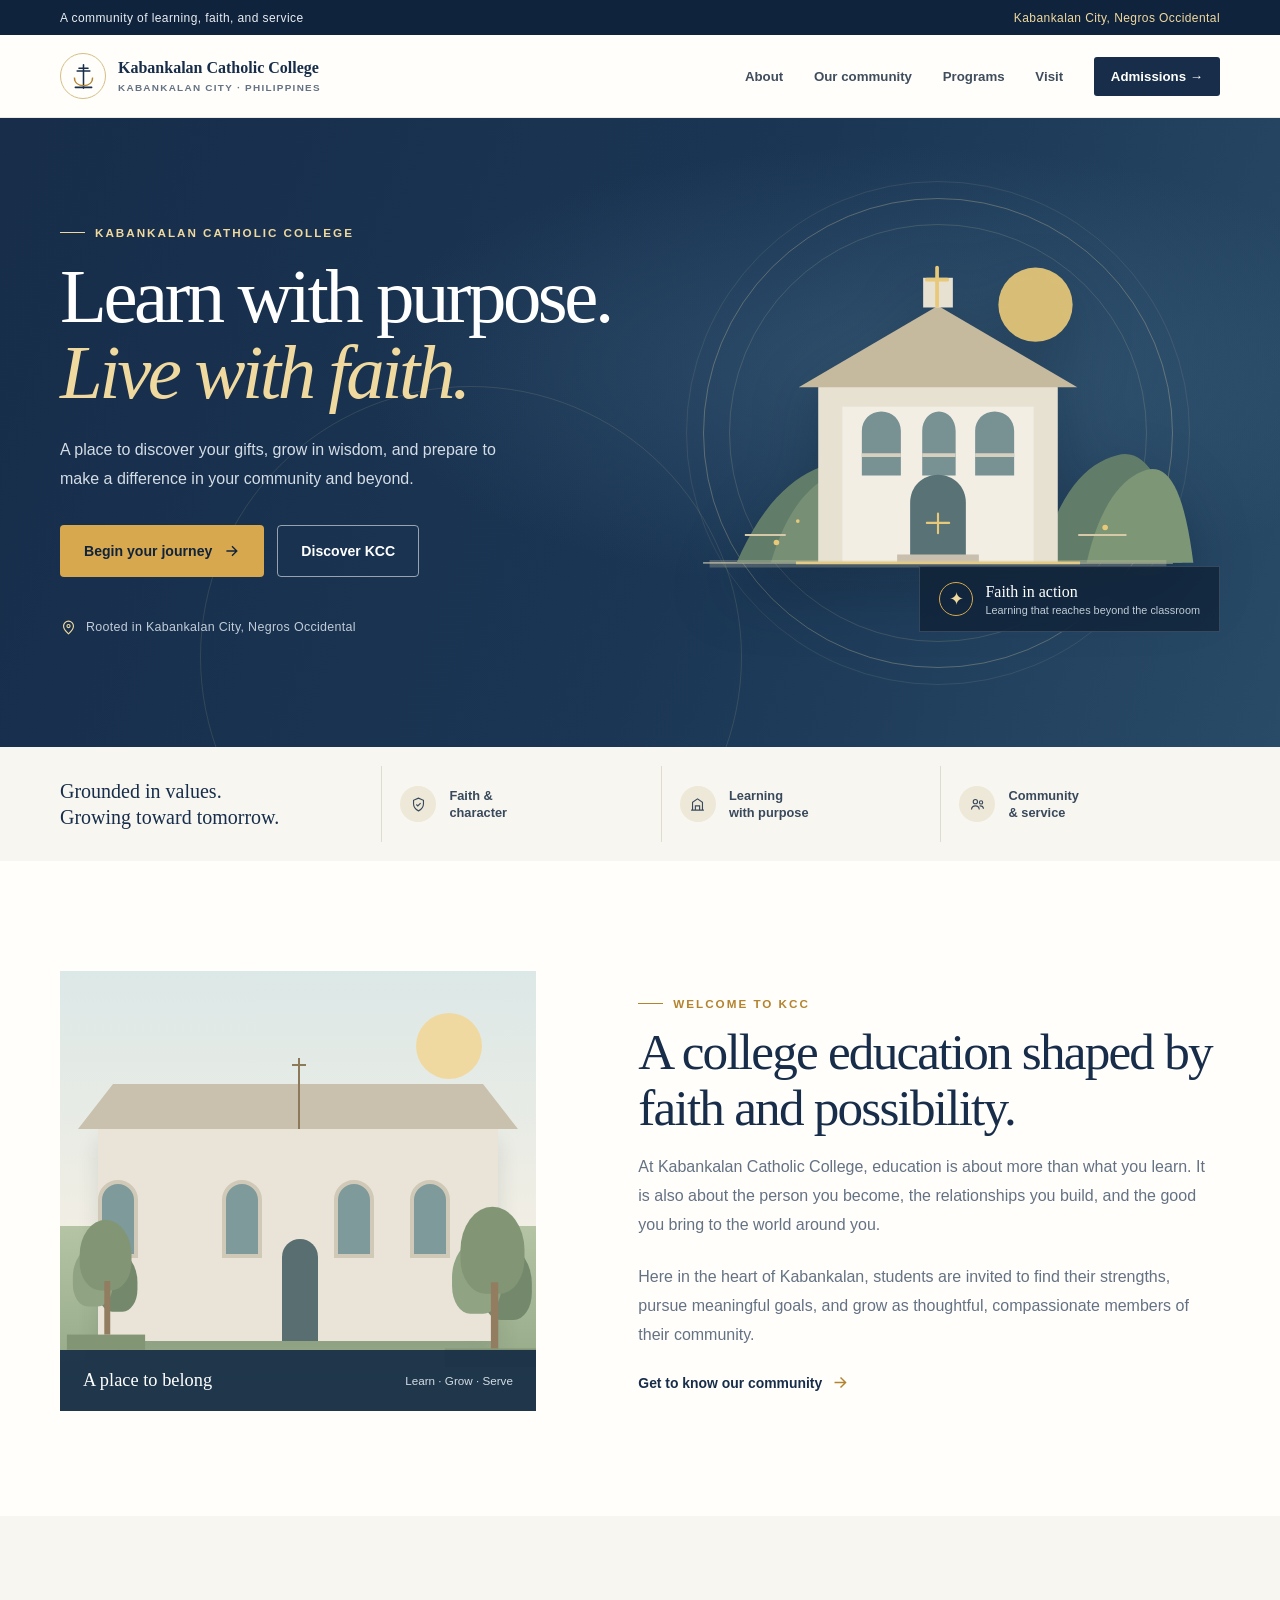
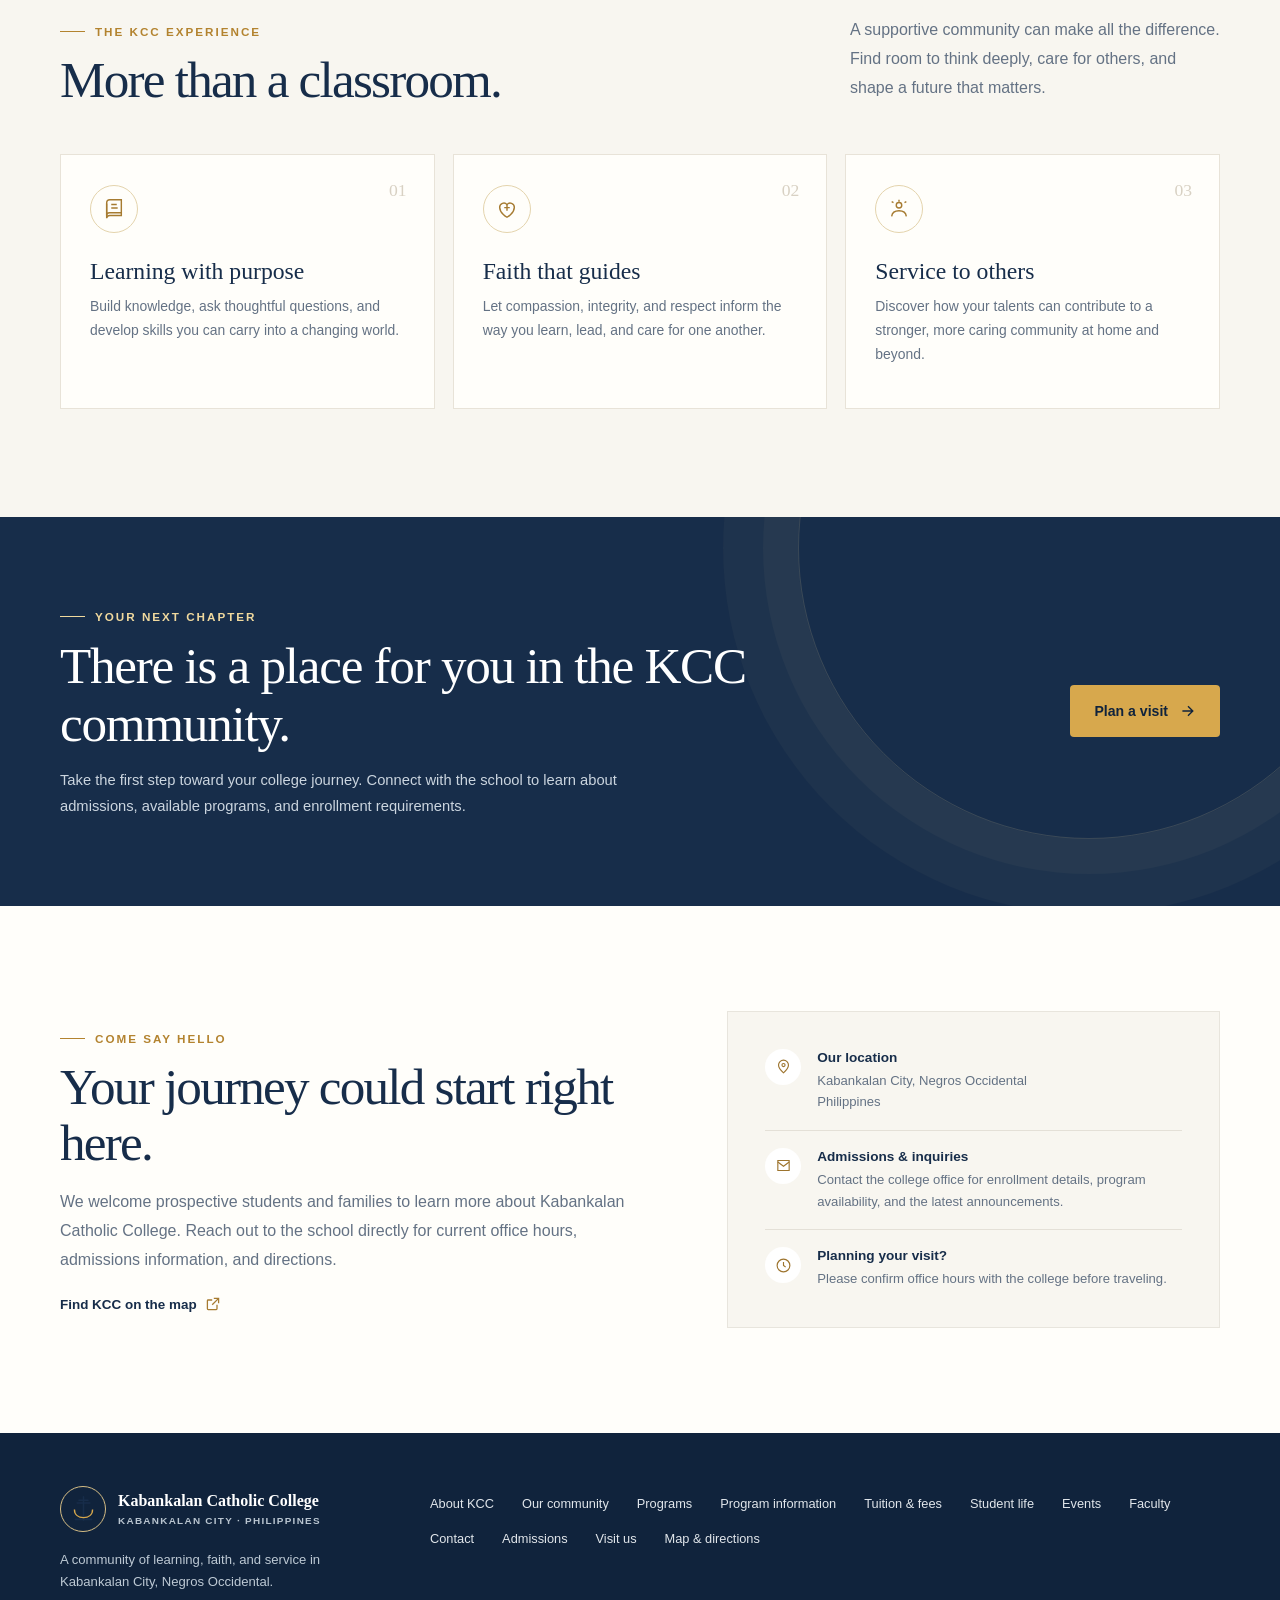
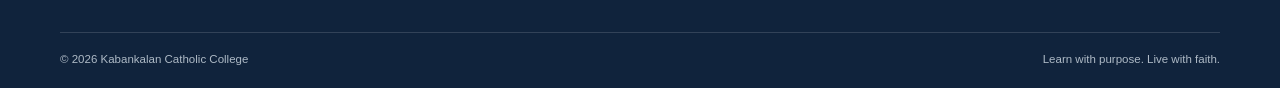
==== index.html @ 759ddb35 "adding a code" ====
<!doctype html>
<html lang="en">
<head>
  <meta charset="utf-8">
  <meta name="viewport" content="width=device-width, initial-scale=1">
  <meta name="theme-color" content="#172d4a">
  <meta name="description" content="Discover Kabankalan Catholic College — a community of learning, faith, and service in Kabankalan City, Negros Occidental.">
  <title>Kabankalan Catholic College | Learn with purpose</title>
  <style>
    :root {
      color-scheme: light;
      --navy: #172d4a;
      --navy-deep: #10233c;
      --blue: #2d5273;
      --gold: #d7a84d;
      --gold-light: #f0d99e;
      --cream: #f8f6f0;
      --paper: #fffefa;
      --ink: #1b2c40;
      --muted: #647284;
      --line: #e8e5dd;
      --serif: Georgia, "Times New Roman", serif;
      --sans: "Segoe UI", Arial, sans-serif;
      --shadow: 0 22px 65px rgba(20, 42, 67, .11);
    }

    * { box-sizing: border-box; }
    html { scroll-behavior: smooth; scroll-padding-top: 88px; }
    body {
      margin: 0;
      color: var(--ink);
      background: var(--paper);
      font-family: var(--sans);
      -webkit-font-smoothing: antialiased;
    }
    a { color: inherit; text-decoration: none; }
    button { font: inherit; }
    .wrap { width: min(1160px, calc(100% - 48px)); margin: 0 auto; }
    .eyebrow {
      display: inline-flex;
      align-items: center;
      gap: 10px;
      color: #b3832f;
      font-size: .73rem;
      font-weight: 750;
      letter-spacing: .17em;
      text-transform: uppercase;
    }
    .eyebrow::before { width: 25px; height: 1px; background: currentColor; content: ""; }
    .section-heading {
      max-width: 650px;
      margin: 14px 0 0;
      color: var(--navy);
      font: 400 clamp(2.2rem, 4vw, 3.45rem)/1.08 var(--serif);
      letter-spacing: -.035em;
    }
    .section-copy { max-width: 590px; margin: 18px 0 0; color: var(--muted); font-size: 1rem; line-height: 1.8; }
    .button {
      display: inline-flex;
      min-height: 52px;
      align-items: center;
      justify-content: center;
      gap: 12px;
      padding: 0 23px;
      border: 1px solid transparent;
      border-radius: 4px;
      background: var(--gold);
      color: var(--navy-deep);
      font-size: .88rem;
      font-weight: 750;
      transition: transform .2s ease, background .2s ease, box-shadow .2s ease;
    }
    .button:hover { transform: translateY(-2px); background: #e4ba68; box-shadow: 0 9px 22px rgba(215, 168, 77, .23); }
    .button svg { width: 16px; height: 16px; }
    .button-outline { border-color: rgba(255,255,255,.55); background: transparent; color: white; }
    .button-outline:hover { background: white; color: var(--navy); }

    /* Header */
    .topline { background: var(--navy-deep); color: #e9edf2; font-size: .75rem; }
    .topline-inner { display: flex; min-height: 35px; align-items: center; justify-content: space-between; gap: 16px; }
    .topline p { margin: 0; letter-spacing: .035em; }
    .topline a { color: var(--gold-light); }
    .navbar { position: sticky; z-index: 20; top: 0; border-bottom: 1px solid rgba(232,229,221,.8); background: rgba(255,254,250,.96); backdrop-filter: blur(14px); }
    .nav-inner { display: flex; min-height: 82px; align-items: center; justify-content: space-between; gap: 28px; }
    .brand { display: inline-flex; min-width: 255px; align-items: center; gap: 12px; }
    .brand-mark { display: grid; width: 46px; height: 46px; flex: 0 0 46px; place-items: center; border: 1px solid #d5bd85; border-radius: 50%; color: var(--navy); }
    .brand-mark svg { width: 29px; height: 29px; }
    .brand-name { display: block; color: var(--navy); font: 700 1rem/1.1 var(--serif); }
    .brand-place { display: block; margin-top: 5px; color: var(--muted); font-size: .62rem; font-weight: 700; letter-spacing: .13em; text-transform: uppercase; }
    .nav-links { display: flex; align-items: center; gap: clamp(17px, 2.4vw, 34px); }
    .nav-links a { color: #3f4d5d; font-size: .83rem; font-weight: 650; transition: color .2s; }
    .nav-links a:hover { color: #b3832f; }
    .nav-links .nav-cta { padding: 12px 17px; border-radius: 3px; background: var(--navy); color: white; }
    .nav-links .nav-cta:hover { background: var(--blue); color: white; }
    .menu-toggle { display: none; width: 44px; height: 44px; align-items: center; justify-content: center; border: 1px solid var(--line); border-radius: 4px; background: transparent; color: var(--navy); cursor: pointer; }
    .menu-toggle svg { width: 21px; height: 21px; }

    /* Hero */
    .hero { position: relative; overflow: hidden; min-height: 630px; background: var(--navy); color: white; }
    .hero::before { position: absolute; inset: 0; background: radial-gradient(ellipse at 70% 40%, rgba(84,123,150,.36), transparent 42%), linear-gradient(110deg, #172d4a 0%, #1a3654 55%, #294b68 100%); content: ""; }
    .hero::after { position: absolute; right: 42%; bottom: -180px; width: 540px; height: 540px; border: 1px solid rgba(240,217,158,.13); border-radius: 50%; content: ""; }
    .hero-inner { position: relative; z-index: 1; display: grid; min-height: 630px; grid-template-columns: 1fr 1fr; align-items: center; gap: 30px; }
    .hero-content { padding: 75px 0 86px; }
    .hero .eyebrow { color: var(--gold-light); }
    .hero h1 { max-width: 590px; margin: 20px 0 0; font: 400 clamp(3.2rem, 6vw, 5.4rem)/.99 var(--serif); letter-spacing: -.045em; }
    .hero h1 em { color: var(--gold-light); font-weight: 400; }
    .hero-copy { max-width: 470px; margin: 25px 0 0; color: #d4dde6; font-size: 1rem; line-height: 1.8; }
    .hero-actions { display: flex; flex-wrap: wrap; gap: 13px; margin-top: 31px; }
    .hero-location { display: flex; align-items: center; gap: 9px; margin-top: 42px; color: #c1ccd7; font-size: .78rem; letter-spacing: .025em; }
    .hero-location svg { width: 17px; height: 17px; color: var(--gold-light); }
    .hero-art { position: relative; display: flex; min-height: 550px; align-items: center; justify-content: center; }
    .art-halo { position: absolute; top: 50%; left: 50%; width: min(470px, 90%); aspect-ratio: 1; border: 1px solid rgba(240,217,158,.28); border-radius: 50%; transform: translate(-50%,-50%); }
    .art-halo::before, .art-halo::after { position: absolute; inset: 25px; border: 1px solid rgba(240,217,158,.15); border-radius: 50%; content: ""; }
    .art-halo::after { inset: -18px; border-color: rgba(240,217,158,.1); }
    .campus-art { position: relative; z-index: 1; width: min(100%, 520px); filter: drop-shadow(0 26px 30px rgba(5,16,30,.27)); }
    .hero-note { position: absolute; right: 0; bottom: 76px; z-index: 2; display: flex; align-items: center; gap: 12px; padding: 15px 19px; border: 1px solid rgba(255,255,255,.15); background: rgba(13,31,51,.7); backdrop-filter: blur(8px); }
    .hero-note-mark { display: grid; width: 34px; height: 34px; place-items: center; border: 1px solid var(--gold); border-radius: 50%; color: var(--gold-light); font: 1.1rem var(--serif); }
    .hero-note strong { display: block; color: white; font: 400 1rem var(--serif); }
    .hero-note small { display: block; margin-top: 3px; color: #bfcbd6; font-size: .68rem; }

    /* Intro strip */
    .intro-strip { position: relative; z-index: 2; margin-top: -1px; background: var(--cream); }
    .intro-grid { display: grid; grid-template-columns: 1.15fr 1fr 1fr 1fr; align-items: center; }
    .intro-lead { padding: 31px 28px 31px 0; color: var(--navy); font: 400 1.25rem/1.3 var(--serif); }
    .intro-item { display: flex; min-height: 76px; align-items: center; gap: 13px; padding: 17px 18px; border-left: 1px solid #dfdbd1; }
    .intro-icon { display: grid; width: 36px; height: 36px; flex: 0 0 36px; place-items: center; border-radius: 50%; background: #eee8d8; color: #9c7228; }
    .intro-icon svg { width: 17px; height: 17px; }
    .intro-item span { color: #38495c; font-size: .8rem; font-weight: 700; line-height: 1.35; }

    /* Welcome */
    .welcome { padding: 110px 0 105px; }
    .welcome-grid { display: grid; grid-template-columns: .9fr 1.1fr; align-items: center; gap: clamp(50px, 8vw, 105px); }
    .welcome-visual { position: relative; min-height: 440px; overflow: hidden; background: #e8e5dc; }
    .welcome-visual::before { position: absolute; top: 0; left: 0; width: 100%; height: 100%; background: linear-gradient(180deg, rgba(22,45,73,.06), rgba(22,45,73,.25)); content: ""; }
    .welcome-sky { position: absolute; inset: 0; background: linear-gradient(180deg, #dce8e7 0%, #f1eee4 58%, #b4c4a4 58%, #8da381 100%); }
    .welcome-sun { position: absolute; top: 42px; right: 54px; width: 66px; height: 66px; border-radius: 50%; background: #f2d89a; opacity: .9; }
    .welcome-building { position: absolute; right: 8%; bottom: 16%; left: 8%; height: 48%; background: #e9e4d7; box-shadow: 0 12px 20px rgba(37,49,43,.12); }
    .welcome-building::before { position: absolute; right: -5%; bottom: 100%; left: -5%; height: 0; border-right: 35px solid transparent; border-bottom: 45px solid #c9c1ad; border-left: 35px solid transparent; content: ""; }
    .welcome-building::after { position: absolute; top: -34%; left: 50%; width: 2px; height: 34%; background: #8d7a5a; content: ""; }
    .building-cross { position: absolute; top: -38%; left: calc(50% - 8px); width: 18px; height: 27px; }
    .building-cross::before, .building-cross::after { position: absolute; top: 10px; left: 8px; width: 2px; height: 18px; background: #8d7a5a; content: ""; }
    .building-cross::after { top: 15px; left: 2px; width: 14px; height: 2px; }
    .building-window { position: absolute; top: 24%; width: 10%; height: 37%; border: 4px solid #d1c9b8; border-radius: 30px 30px 0 0; background: #7e9a9a; }
    .building-window:nth-of-type(1) { left: 12%; }
    .building-window:nth-of-type(2) { left: 31%; }
    .building-window:nth-of-type(3) { right: 31%; }
    .building-window:nth-of-type(4) { right: 12%; }
    .building-door { position: absolute; bottom: 0; left: 46%; width: 9%; height: 48%; border-radius: 32px 32px 0 0; background: #586e70; }
    .welcome-tree { position: absolute; z-index: 1; bottom: 11%; width: 92px; height: 175px; border-bottom: 18px solid #829675; }
    .welcome-tree::before { position: absolute; bottom: 52px; left: 15px; width: 61px; height: 83px; border-radius: 50% 50% 40% 40%; background: #829675; box-shadow: -15px 26px 0 -7px #90a382, 14px 32px 0 -7px #74896c; content: ""; }
    .welcome-tree::after { position: absolute; bottom: 0; left: 44px; width: 7px; height: 63px; background: #927d61; content: ""; }
    .tree-left { left: 0; transform: scale(.85); }
    .tree-right { right: -3px; transform: scale(1.05); }
    .visual-caption { position: absolute; right: 0; bottom: 0; left: 0; z-index: 2; display: flex; align-items: center; justify-content: space-between; padding: 20px 23px; background: rgba(19,43,69,.9); color: white; }
    .visual-caption strong { font: 400 1.15rem var(--serif); }
    .visual-caption span { color: #d3dde6; font-size: .73rem; }
    .welcome-copy .section-copy { margin-bottom: 24px; }
    .text-link { display: inline-flex; align-items: center; gap: 10px; color: var(--navy); font-size: .87rem; font-weight: 750; }
    .text-link svg { width: 17px; height: 17px; color: #b3832f; transition: transform .2s; }
    .text-link:hover svg { transform: translateX(4px); }

    /* Pillars */
    .pillars { padding: 100px 0 108px; background: var(--cream); }
    .pillars-top { display: flex; align-items: end; justify-content: space-between; gap: 30px; }
    .pillars-top .section-copy { max-width: 370px; margin: 0 0 5px; }
    .pillar-grid { display: grid; grid-template-columns: repeat(3, 1fr); gap: 18px; margin-top: 47px; }
    .pillar-card { position: relative; min-height: 255px; padding: 30px 29px; border: 1px solid #e8e3d8; background: var(--paper); transition: transform .2s, box-shadow .2s; }
    .pillar-card:hover { transform: translateY(-5px); box-shadow: var(--shadow); }
    .pillar-number { position: absolute; top: 25px; right: 27px; color: #d8d1c3; font: 1.1rem var(--serif); }
    .pillar-icon { display: grid; width: 48px; height: 48px; place-items: center; border: 1px solid #e4d4ad; border-radius: 50%; color: #a67b31; }
    .pillar-icon svg { width: 22px; height: 22px; }
    .pillar-card h3 { margin: 25px 0 10px; color: var(--navy); font: 400 1.48rem var(--serif); }
    .pillar-card p { margin: 0; color: var(--muted); font-size: .87rem; line-height: 1.7; }

    /* Community banner */
    .community { position: relative; overflow: hidden; padding: 86px 0; background: var(--navy); color: white; }
    .community::after { position: absolute; top: -260px; right: -100px; width: 580px; height: 580px; border: 1px solid rgba(240,217,158,.16); border-radius: 50%; box-shadow: 0 0 0 35px rgba(240,217,158,.035), 0 0 0 75px rgba(240,217,158,.03); content: ""; }
    .community-inner { position: relative; z-index: 1; display: flex; align-items: center; justify-content: space-between; gap: 50px; }
    .community h2 { max-width: 690px; margin: 14px 0 0; font: 400 clamp(2rem, 4vw, 3.35rem)/1.12 var(--serif); letter-spacing: -.025em; }
    .community .eyebrow { color: var(--gold-light); }
    .community p { max-width: 560px; margin: 16px 0 0; color: #cbd5df; font-size: .92rem; line-height: 1.75; }
    .community .button { flex: 0 0 auto; }

    /* Visit */
    .visit { padding: 105px 0; }
    .visit-grid { display: grid; grid-template-columns: 1.1fr .9fr; gap: 65px; align-items: center; }
    .visit-panel { padding: 37px; border: 1px solid var(--line); background: var(--cream); }
    .visit-row { display: grid; grid-template-columns: 38px 1fr; gap: 14px; padding: 17px 0; border-bottom: 1px solid #e4e0d7; }
    .visit-row:last-child { padding-bottom: 0; border-bottom: 0; }
    .visit-row:first-child { padding-top: 0; }
    .visit-icon { display: grid; width: 36px; height: 36px; place-items: center; border-radius: 50%; background: white; color: #9d742e; }
    .visit-icon svg { width: 17px; height: 17px; }
    .visit-row strong { display: block; margin: 1px 0 5px; color: var(--navy); font-size: .85rem; }
    .visit-row p { margin: 0; color: var(--muted); font-size: .82rem; line-height: 1.65; }
    .visit-map { display: flex; min-height: 370px; align-items: center; justify-content: center; overflow: hidden; background: linear-gradient(145deg, #e6eee8, #f3ecdb); }
    .map-art { width: 100%; max-width: 530px; }
    .map-link { display: inline-flex; align-items: center; gap: 8px; margin-top: 22px; color: var(--navy); font-size: .84rem; font-weight: 750; }
    .map-link svg { width: 16px; height: 16px; color: #a67b31; }

    /* Footer */
    footer { padding: 53px 0 23px; background: #10233c; color: white; }
    .footer-main { display: flex; align-items: flex-start; justify-content: space-between; gap: 45px; padding-bottom: 39px; }
    .footer-brand { max-width: 325px; }
    .footer-brand .brand-name { color: white; }
    .footer-brand .brand-place { color: #b9c5d0; }
    .footer-brand p { margin: 17px 0 0; color: #bdc9d4; font-size: .82rem; line-height: 1.7; }
    .footer-links { display: flex; flex-wrap: wrap; gap: 20px 28px; padding-top: 10px; }
    .footer-links a { color: #e1e6eb; font-size: .8rem; }
    .footer-links a:hover { color: var(--gold-light); }
    .footer-bottom { display: flex; justify-content: space-between; gap: 20px; padding-top: 20px; border-top: 1px solid rgba(255,255,255,.14); color: #aebac6; font-size: .72rem; }
    .footer-bottom p { margin: 0; }

    @media (max-width: 900px) {
      .brand { min-width: auto; }
      .nav-links { gap: 16px; }
      .nav-links a { font-size: .77rem; }
      .hero-inner { grid-template-columns: 1.05fr .95fr; }
      .hero-art { min-height: 450px; }
      .intro-grid { grid-template-columns: 1fr 1fr; padding: 8px 0; }
      .intro-lead { padding: 19px 15px 19px 0; }
      .intro-item { min-height: 62px; }
      .intro-item:nth-child(2) { border-left: 0; }
      .welcome-grid { gap: 45px; }
      .visit-grid { gap: 35px; }
    }
    @media (max-width: 700px) {
      .wrap { width: min(100% - 36px, 540px); }
      .topline-inner { min-height: 33px; justify-content: center; text-align: center; }
      .topline-inner p:last-child { display: none; }
      .nav-inner { min-height: 72px; }
      .brand-mark { width: 41px; height: 41px; flex-basis: 41px; }
      .brand-name { font-size: .92rem; }
      .brand-place { font-size: .57rem; }
      .menu-toggle { display: inline-flex; }
      .nav-links { position: absolute; top: calc(100% + 1px); right: 0; left: 0; display: none; align-items: stretch; gap: 0; padding: 8px 18px 16px; border-bottom: 1px solid var(--line); background: var(--paper); box-shadow: 0 14px 20px rgba(16,35,60,.08); }
      .nav-links.is-open { display: flex; flex-direction: column; }
      .nav-links a { padding: 13px 4px; border-bottom: 1px solid #f0eee8; font-size: .88rem; }
      .nav-links .nav-cta { margin-top: 10px; padding: 13px 15px; border: 0; text-align: center; }
      .hero, .hero-inner { min-height: auto; }
      .hero-inner { grid-template-columns: 1fr; gap: 0; }
      .hero-content { padding: 66px 0 0; }
      .hero h1 { max-width: 500px; font-size: clamp(3.3rem, 13vw, 5rem); }
      .hero-copy { max-width: 450px; font-size: .94rem; }
      .hero-location { margin-top: 29px; }
      .hero-art { min-height: 340px; margin-top: -5px; }
      .campus-art { width: min(100%, 430px); }
      .hero-note { right: 0; bottom: 37px; }
      .intro-grid { grid-template-columns: 1fr 1fr; }
      .intro-lead { grid-column: 1 / -1; padding: 23px 0 14px; }
      .intro-item { padding: 12px 6px; }
      .intro-item:nth-child(2) { border-left: 0; }
      .intro-item:nth-child(4) { border-left: 0; }
      .intro-item span { font-size: .75rem; }
      .welcome { padding: 76px 0; }
      .welcome-grid { grid-template-columns: 1fr; gap: 38px; }
      .welcome-visual { min-height: 350px; }
      .pillars { padding: 76px 0; }
      .pillars-top { display: block; }
      .pillars-top .section-copy { margin-top: 16px; }
      .pillar-grid { grid-template-columns: 1fr; gap: 12px; margin-top: 32px; }
      .pillar-card { min-height: auto; padding: 25px; }
      .pillar-card h3 { margin-top: 19px; }
      .community { padding: 70px 0; }
      .community-inner { display: block; }
      .community .button { margin-top: 24px; }
      .visit { padding: 76px 0; }
      .visit-grid { grid-template-columns: 1fr; gap: 28px; }
      .visit-panel { padding: 26px; }
      .visit-map { min-height: 270px; }
      .footer-main { display: block; }
      .footer-links { margin-top: 28px; gap: 16px 23px; }
      .footer-bottom { flex-direction: column; }
    }
    @media (prefers-reduced-motion: reduce) {
      *, *::before, *::after { scroll-behavior: auto !important; transition-duration: .01ms !important; }
    }
  </style>
</head>
<body>
  <div class="topline">
    <div class="wrap topline-inner">
      <p>A community of learning, faith, and service</p>
      <p><a href="#visit">Kabankalan City, Negros Occidental</a></p>
    </div>
  </div>

  <header class="navbar">
    <div class="wrap nav-inner">
      <a class="brand" href="#home" aria-label="Kabankalan Catholic College home">
        <span class="brand-mark" aria-hidden="true">
          <svg viewBox="0 0 32 32" fill="none">
            <path d="M16 3v26M9 10h14M11 7h10M7 28h18" stroke="currentColor" stroke-width="1.7" stroke-linecap="round"/>
            <path d="M6 17c0 6 4.5 9 10 9s10-3 10-9" stroke="#b3832f" stroke-width="1.5"/>
          </svg>
        </span>
        <span><span class="brand-name">Kabankalan Catholic College</span><span class="brand-place">Kabankalan City · Philippines</span></span>
      </a>
      <button class="menu-toggle" type="button" aria-label="Open navigation menu" aria-expanded="false" aria-controls="primary-navigation">
        <svg viewBox="0 0 24 24" fill="none" stroke="currentColor" stroke-width="1.8" stroke-linecap="round"><path d="M4 7h16M4 12h16M4 17h16"/></svg>
      </button>
      <nav class="nav-links" id="primary-navigation" aria-label="Main navigation">
        <a href="#about">About</a>
        <a href="#formation">Our community</a>
        <a href="courses.html">Programs</a>
        <a href="#visit">Visit</a>
        <a class="nav-cta" href="#admissions">Admissions <span aria-hidden="true">→</span></a>
      </nav>
    </div>
  </header>

  <main>
    <section class="hero" id="home">
      <div class="wrap hero-inner">
        <div class="hero-content">
          <span class="eyebrow">Kabankalan Catholic College</span>
          <h1>Learn with purpose.<br><em>Live with faith.</em></h1>
          <p class="hero-copy">A place to discover your gifts, grow in wisdom, and prepare to make a difference in your community and beyond.</p>
          <div class="hero-actions">
            <a class="button" href="#admissions">Begin your journey <svg viewBox="0 0 20 20" fill="none" stroke="currentColor" stroke-width="1.7"><path d="M3 10h13M10 4l6 6-6 6"/></svg></a>
            <a class="button button-outline" href="#about">Discover KCC</a>
          </div>
          <div class="hero-location">
            <svg viewBox="0 0 24 24" fill="none" stroke="currentColor" stroke-width="1.6"><path d="M19 10c0 5-7 11-7 11S5 15 5 10a7 7 0 1 1 14 0Z"/><circle cx="12" cy="10" r="2.2"/></svg>
            Rooted in Kabankalan City, Negros Occidental
          </div>
        </div>
        <div class="hero-art" aria-label="Illustration of a welcoming college campus" role="img">
          <div class="art-halo"></div>
          <svg class="campus-art" viewBox="0 0 560 480" fill="none" aria-hidden="true">
            <circle cx="385" cy="102" r="40" fill="#E8C879" fill-opacity=".92"/>
            <path d="M27 380h506" stroke="#D8CFAE" stroke-opacity=".62" stroke-width="2"/>
            <path d="M63 380c32-72 66-97 105-108 50-15 76 16 102 108H63Z" fill="#617D69"/>
            <path d="M100 380c18-60 43-86 73-98 32-13 57 9 75 98h-148Z" fill="#779075"/>
            <path d="M390 380c20-77 49-107 83-116 30-8 51 24 70 116H390Z" fill="#617D69"/>
            <path d="M440 380c14-62 38-92 64-100 25-7 41 22 51 100H440Z" fill="#7D9675"/>
            <path d="M151 191 280 118l129 73v189H151V191Z" fill="#E7E1D2"/>
            <path d="m130 191 150-88 150 88H130Z" fill="#C5B99E"/>
            <path d="M264 105h32V73h-32v32Z" fill="#E7E1D2"/>
            <path d="M279 62v41M268 75h22" stroke="#E8C879" stroke-width="4" stroke-linecap="round"/>
            <path d="M177 212h206v168H177V212Z" fill="#F2EEE4"/>
            <path d="M198 238c0-12 9-21 21-21s21 9 21 21v48h-42v-48ZM263 238c0-12 8-21 18-21s18 9 18 21v48h-36v-48ZM320 238c0-12 9-21 21-21s21 9 21 21v48h-42v-48Z" fill="#789193"/>
            <path d="M198 264h42M263 264h36M320 264h42" stroke="#D7D0C0" stroke-width="4"/>
            <path d="M250 315c0-17 13-30 30-30s30 13 30 30v65h-60v-65Z" fill="#597276"/>
            <path d="M236 380v-9h88v9" fill="#C8BFAE"/>
            <path d="M127 380h306" stroke="#E8C879" stroke-width="3"/>
            <path d="M72 350h44M431 350h52" stroke="#D6C9A7" stroke-width="2"/>
            <path d="M280 348v-21M268 337h24" stroke="#E8C879" stroke-width="2.3" stroke-linecap="round"/>
            <path d="M34 381h492" stroke="#D8CFAE" stroke-opacity=".25" stroke-width="8"/>
            <circle cx="106" cy="358" r="3" fill="#E8C879"/>
            <circle cx="460" cy="342" r="3" fill="#E8C879"/>
            <circle cx="129" cy="335" r="2" fill="#E8C879"/>
          </svg>
          <div class="hero-note">
            <span class="hero-note-mark" aria-hidden="true">✦</span>
            <span><strong>Faith in action</strong><small>Learning that reaches beyond the classroom</small></span>
          </div>
        </div>
      </div>
    </section>

    <section class="intro-strip" aria-label="College values">
      <div class="wrap intro-grid">
        <div class="intro-lead">Grounded in values.<br>Growing toward tomorrow.</div>
        <div class="intro-item"><span class="intro-icon"><svg viewBox="0 0 24 24" fill="none" stroke="currentColor" stroke-width="1.6"><path d="M12 3 5 6v5c0 5 3 8 7 10 4-2 7-5 7-10V6l-7-3Z"/><path d="m9 12 2 2 4-4"/></svg></span><span>Faith &amp;<br>character</span></div>
        <div class="intro-item"><span class="intro-icon"><svg viewBox="0 0 24 24" fill="none" stroke="currentColor" stroke-width="1.6"><path d="M3 20h18M5 20V9l7-5 7 5v11M9 20v-6h6v6"/></svg></span><span>Learning<br>with purpose</span></div>
        <div class="intro-item"><span class="intro-icon"><svg viewBox="0 0 24 24" fill="none" stroke="currentColor" stroke-width="1.6"><circle cx="9" cy="8" r="3"/><circle cx="17" cy="9" r="2.3"/><path d="M3.5 19c.3-3.1 2.1-5 5.5-5s5.2 1.9 5.5 5M15 14c3.4-.2 5.2 1.4 5.5 4"/></svg></span><span>Community<br>&amp; service</span></div>
      </div>
    </section>

    <section class="welcome" id="about">
      <div class="wrap welcome-grid">
        <div class="welcome-visual" role="img" aria-label="Illustration of a college building with a cross">
          <div class="welcome-sky"></div>
          <div class="welcome-sun"></div>
          <div class="welcome-tree tree-left"></div>
          <div class="welcome-tree tree-right"></div>
          <div class="welcome-building">
            <span class="building-cross"></span>
            <span class="building-window"></span><span class="building-window"></span><span class="building-window"></span><span class="building-window"></span>
            <span class="building-door"></span>
          </div>
          <div class="visual-caption"><strong>A place to belong</strong><span>Learn · Grow · Serve</span></div>
        </div>
        <div class="welcome-copy">
          <span class="eyebrow">Welcome to KCC</span>
          <h2 class="section-heading">A college education shaped by faith and possibility.</h2>
          <p class="section-copy">At Kabankalan Catholic College, education is about more than what you learn. It is also about the person you become, the relationships you build, and the good you bring to the world around you.</p>
          <p class="section-copy">Here in the heart of Kabankalan, students are invited to find their strengths, pursue meaningful goals, and grow as thoughtful, compassionate members of their community.</p>
          <a class="text-link" href="#formation">Get to know our community <svg viewBox="0 0 20 20" fill="none" stroke="currentColor" stroke-width="1.7"><path d="M3 10h13M10 4l6 6-6 6"/></svg></a>
        </div>
      </div>
    </section>

    <section class="pillars" id="formation">
      <div class="wrap">
        <div class="pillars-top">
          <div><span class="eyebrow">The KCC experience</span><h2 class="section-heading">More than a classroom.</h2></div>
          <p class="section-copy">A supportive community can make all the difference. Find room to think deeply, care for others, and shape a future that matters.</p>
        </div>
        <div class="pillar-grid">
          <article class="pillar-card">
            <span class="pillar-number">01</span>
            <span class="pillar-icon"><svg viewBox="0 0 24 24" fill="none" stroke="currentColor" stroke-width="1.55"><path d="M4 5.5A3.5 3.5 0 0 1 7.5 2H20v17H7.5A3.5 3.5 0 0 0 4 22V5.5Z"/><path d="M4 6v13a3 3 0 0 1 3-3h13M9 7h6M9 11h7"/></svg></span>
            <h3>Learning with purpose</h3>
            <p>Build knowledge, ask thoughtful questions, and develop skills you can carry into a changing world.</p>
          </article>
          <article class="pillar-card">
            <span class="pillar-number">02</span>
            <span class="pillar-icon"><svg viewBox="0 0 24 24" fill="none" stroke="currentColor" stroke-width="1.55"><path d="M12 21s-8-4.5-8-11a4.5 4.5 0 0 1 8-2.8A4.5 4.5 0 0 1 20 10c0 6.5-8 11-8 11Z"/><path d="M12 7v7M9 10.5h6"/></svg></span>
            <h3>Faith that guides</h3>
            <p>Let compassion, integrity, and respect inform the way you learn, lead, and care for one another.</p>
          </article>
          <article class="pillar-card">
            <span class="pillar-number">03</span>
            <span class="pillar-icon"><svg viewBox="0 0 24 24" fill="none" stroke="currentColor" stroke-width="1.55"><circle cx="12" cy="8" r="3"/><path d="M4 20c.5-4 3-6 8-6s7.5 2 8 6M4 4l2 1M20 4l-2 1M12 2v2"/></svg></span>
            <h3>Service to others</h3>
            <p>Discover how your talents can contribute to a stronger, more caring community at home and beyond.</p>
          </article>
        </div>
      </div>
    </section>

    <section class="community" id="admissions">
      <div class="wrap community-inner">
        <div>
          <span class="eyebrow">Your next chapter</span>
          <h2>There is a place for you in the KCC community.</h2>
          <p>Take the first step toward your college journey. Connect with the school to learn about admissions, available programs, and enrollment requirements.</p>
        </div>
        <a class="button" href="#visit">Plan a visit <svg viewBox="0 0 20 20" fill="none" stroke="currentColor" stroke-width="1.7"><path d="M3 10h13M10 4l6 6-6 6"/></svg></a>
      </div>
    </section>

    <section class="visit" id="visit">
      <div class="wrap visit-grid">
        <div>
          <span class="eyebrow">Come say hello</span>
          <h2 class="section-heading">Your journey could start right here.</h2>
          <p class="section-copy">We welcome prospective students and families to learn more about Kabankalan Catholic College. Reach out to the school directly for current office hours, admissions information, and directions.</p>
          <a class="map-link" href="https://www.google.com/maps/search/?api=1&amp;query=Kabankalan+Catholic+College+Kabankalan+City" target="_blank" rel="noopener noreferrer">
            Find KCC on the map
            <svg viewBox="0 0 20 20" fill="none" stroke="currentColor" stroke-width="1.6"><path d="M11 3h6v6M17 3l-8 8"/><path d="M15 11v5a1 1 0 0 1-1 1H4a1 1 0 0 1-1-1V6a1 1 0 0 1 1-1h5"/></svg>
          </a>
        </div>
        <div class="visit-panel">
          <div class="visit-row">
            <span class="visit-icon"><svg viewBox="0 0 24 24" fill="none" stroke="currentColor" stroke-width="1.6"><path d="M19 10c0 5-7 11-7 11S5 15 5 10a7 7 0 1 1 14 0Z"/><circle cx="12" cy="10" r="2.2"/></svg></span>
            <div><strong>Our location</strong><p>Kabankalan City, Negros Occidental<br>Philippines</p></div>
          </div>
          <div class="visit-row">
            <span class="visit-icon"><svg viewBox="0 0 24 24" fill="none" stroke="currentColor" stroke-width="1.6"><path d="M4 5h16v14H4z"/><path d="m4 7 8 6 8-6"/></svg></span>
            <div><strong>Admissions &amp; inquiries</strong><p>Contact the college office for enrollment details, program availability, and the latest announcements.</p></div>
          </div>
          <div class="visit-row">
            <span class="visit-icon"><svg viewBox="0 0 24 24" fill="none" stroke="currentColor" stroke-width="1.6"><circle cx="12" cy="12" r="9"/><path d="M12 7v5l3 2"/></svg></span>
            <div><strong>Planning your visit?</strong><p>Please confirm office hours with the college before traveling.</p></div>
          </div>
        </div>
      </div>
    </section>
  </main>

  <footer>
    <div class="wrap">
      <div class="footer-main">
        <div class="footer-brand">
          <a class="brand" href="#home">
            <span class="brand-mark" aria-hidden="true"><svg viewBox="0 0 32 32" fill="none"><path d="M16 3v26M9 10h14M11 7h10M7 28h18" stroke="currentColor" stroke-width="1.7" stroke-linecap="round"/><path d="M6 17c0 6 4.5 9 10 9s10-3 10-9" stroke="#d7a84d" stroke-width="1.5"/></svg></span>
            <span><span class="brand-name">Kabankalan Catholic College</span><span class="brand-place">Kabankalan City · Philippines</span></span>
          </a>
          <p>A community of learning, faith, and service in Kabankalan City, Negros Occidental.</p>
        </div>
        <nav class="footer-links" aria-label="Footer navigation">
          <a href="#about">About KCC</a>
          <a href="#formation">Our community</a>
          <a href="courses.html">Programs</a>
          <a href="course-details.html">Program information</a>
          <a href="pricing.html">Tuition &amp; fees</a>
          <a href="starter-page.html">Student life</a>
          <a href="events.html">Events</a>
          <a href="trainers.html">Faculty</a>
          <a href="contact.html">Contact</a>
          <a href="#admissions">Admissions</a>
          <a href="#visit">Visit us</a>
          <a href="https://www.google.com/maps/search/?api=1&amp;query=Kabankalan+Catholic+College+Kabankalan+City" target="_blank" rel="noopener noreferrer">Map &amp; directions</a>
        </nav>
      </div>
      <div class="footer-bottom">
        <p>© <span id="current-year"></span> Kabankalan Catholic College</p>
        <p>Learn with purpose. Live with faith.</p>
      </div>
    </div>
  </footer>

  <script>
    const menuButton = document.querySelector(".menu-toggle");
    const navigation = document.querySelector("#primary-navigation");

    menuButton.addEventListener("click", () => {
      const isExpanded = menuButton.getAttribute("aria-expanded") === "true";
      menuButton.setAttribute("aria-expanded", String(!isExpanded));
      menuButton.setAttribute("aria-label", isExpanded ? "Open navigation menu" : "Close navigation menu");
      navigation.classList.toggle("is-open", !isExpanded);
    });

    navigation.addEventListener("click", (event) => {
      if (event.target.closest("a")) {
        menuButton.setAttribute("aria-expanded", "false");
        menuButton.setAttribute("aria-label", "Open navigation menu");
        navigation.classList.remove("is-open");
      }
    });

    document.querySelector("#current-year").textContent = new Date().getFullYear();
  </script>
</body>
</html>
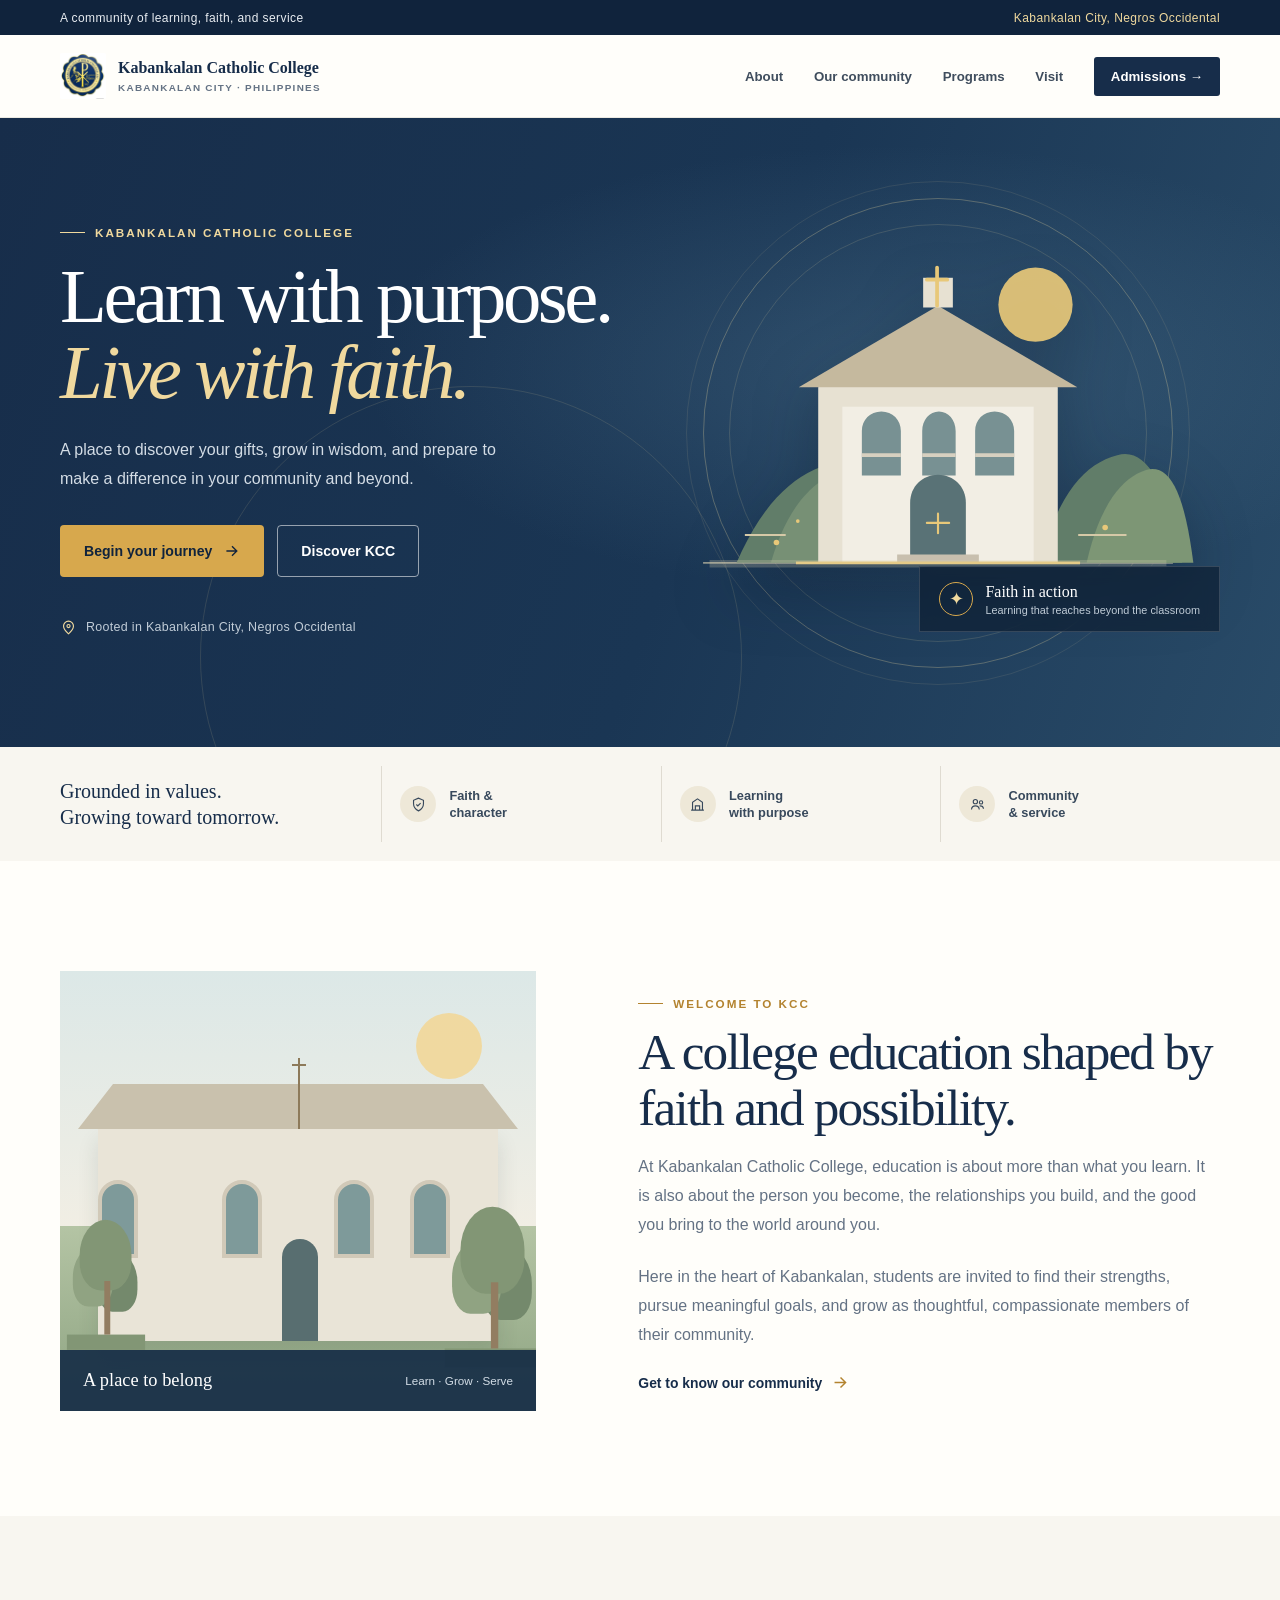
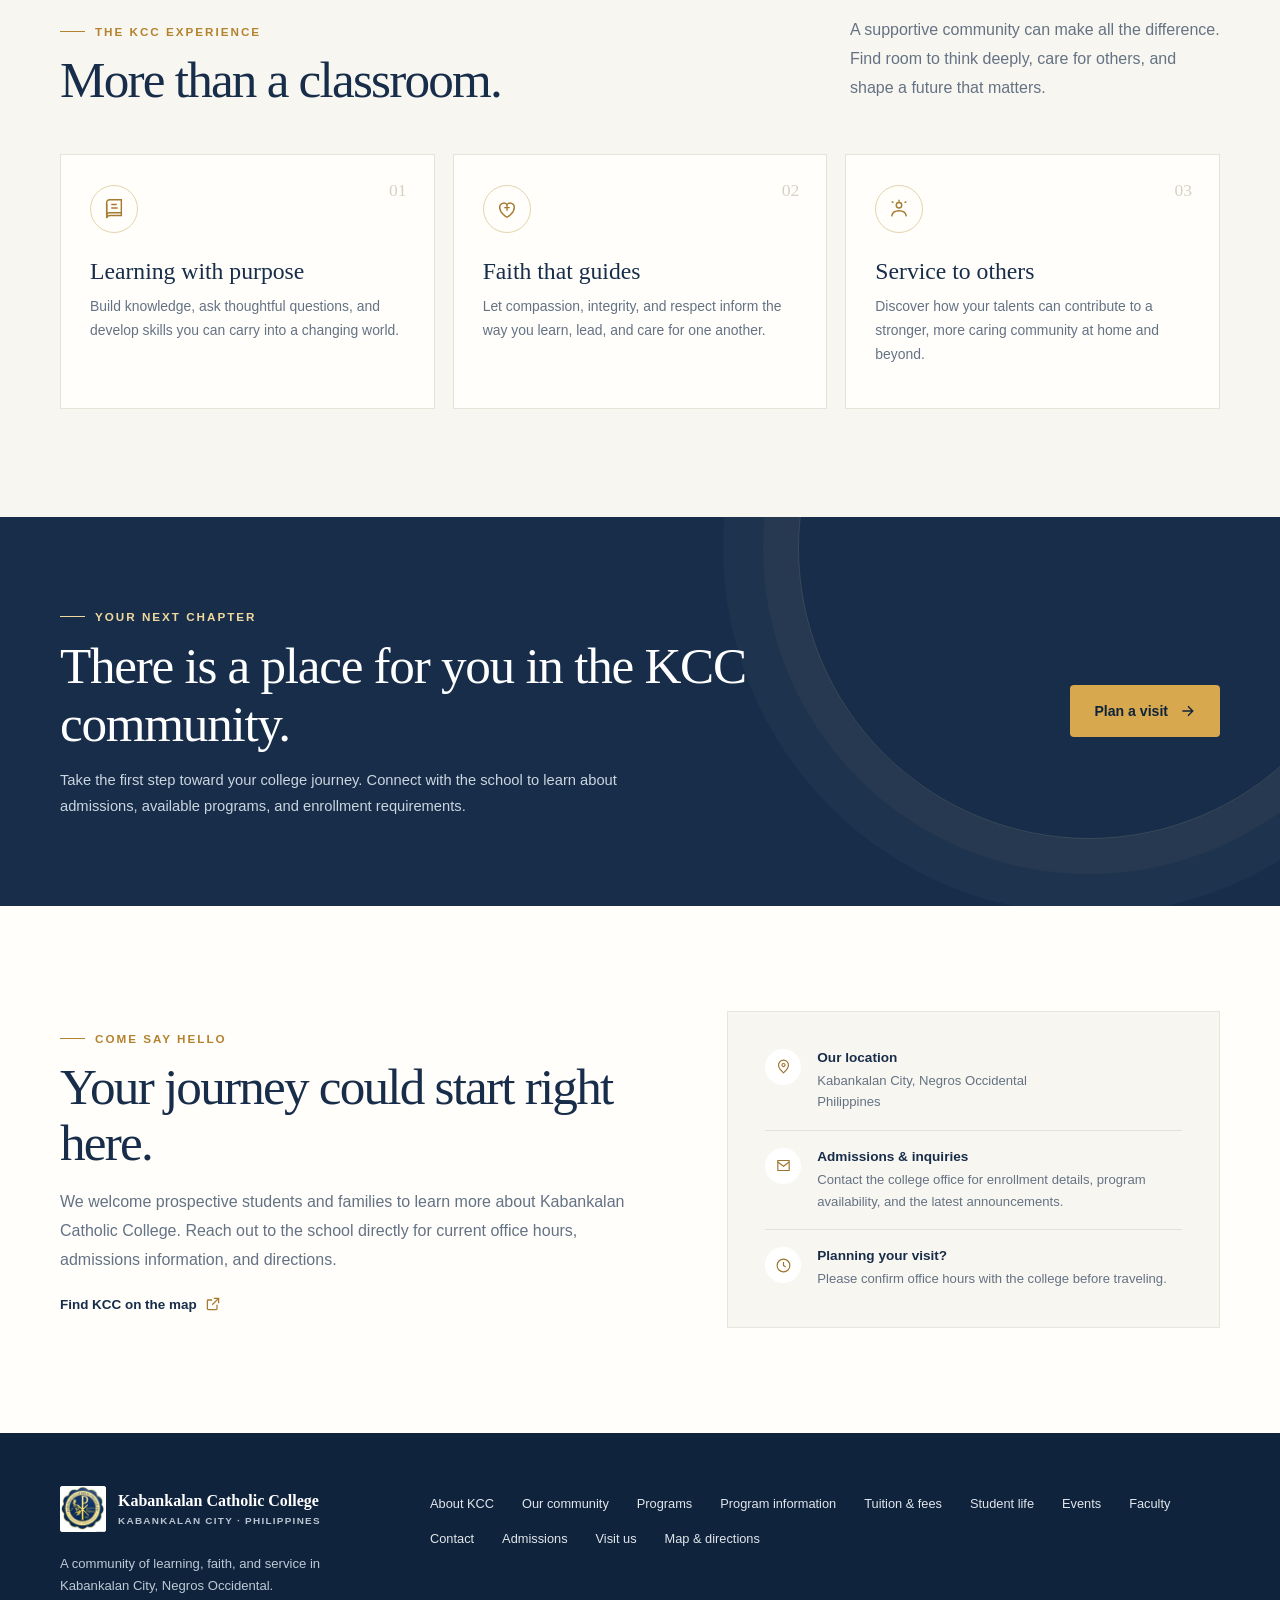
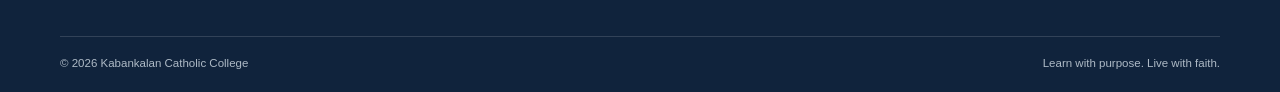
==== commit 6f2c34a4: "adding logo" ====
--- a/index.html
+++ b/index.html
@@ -83,8 +83,8 @@
     .navbar { position: sticky; z-index: 20; top: 0; border-bottom: 1px solid rgba(232,229,221,.8); background: rgba(255,254,250,.96); backdrop-filter: blur(14px); }
     .nav-inner { display: flex; min-height: 82px; align-items: center; justify-content: space-between; gap: 28px; }
     .brand { display: inline-flex; min-width: 255px; align-items: center; gap: 12px; }
-    .brand-mark { display: grid; width: 46px; height: 46px; flex: 0 0 46px; place-items: center; border: 1px solid #d5bd85; border-radius: 50%; color: var(--navy); }
-    .brand-mark svg { width: 29px; height: 29px; }
+    .brand-mark { display: block; width: 46px; height: 46px; flex: 0 0 46px; overflow: hidden; border-radius: 3px; background: white; }
+    .brand-image { display: block; width: 100%; height: 100%; object-fit: contain; }
     .brand-name { display: block; color: var(--navy); font: 700 1rem/1.1 var(--serif); }
     .brand-place { display: block; margin-top: 5px; color: var(--muted); font-size: .62rem; font-weight: 700; letter-spacing: .13em; text-transform: uppercase; }
     .nav-links { display: flex; align-items: center; gap: clamp(17px, 2.4vw, 34px); }
@@ -287,12 +287,7 @@
   <header class="navbar">
     <div class="wrap nav-inner">
       <a class="brand" href="#home" aria-label="Kabankalan Catholic College home">
-        <span class="brand-mark" aria-hidden="true">
-          <svg viewBox="0 0 32 32" fill="none">
-            <path d="M16 3v26M9 10h14M11 7h10M7 28h18" stroke="currentColor" stroke-width="1.7" stroke-linecap="round"/>
-            <path d="M6 17c0 6 4.5 9 10 9s10-3 10-9" stroke="#b3832f" stroke-width="1.5"/>
-          </svg>
-        </span>
+        <span class="brand-mark"><img class="brand-image" src="assets/kcc-logo.png" alt=""></span>
         <span><span class="brand-name">Kabankalan Catholic College</span><span class="brand-place">Kabankalan City · Philippines</span></span>
       </a>
       <button class="menu-toggle" type="button" aria-label="Open navigation menu" aria-expanded="false" aria-controls="primary-navigation">
@@ -465,7 +460,7 @@
       <div class="footer-main">
         <div class="footer-brand">
           <a class="brand" href="#home">
-            <span class="brand-mark" aria-hidden="true"><svg viewBox="0 0 32 32" fill="none"><path d="M16 3v26M9 10h14M11 7h10M7 28h18" stroke="currentColor" stroke-width="1.7" stroke-linecap="round"/><path d="M6 17c0 6 4.5 9 10 9s10-3 10-9" stroke="#d7a84d" stroke-width="1.5"/></svg></span>
+            <span class="brand-mark"><img class="brand-image" src="assets/kcc-logo.png" alt=""></span>
             <span><span class="brand-name">Kabankalan Catholic College</span><span class="brand-place">Kabankalan City · Philippines</span></span>
           </a>
           <p>A community of learning, faith, and service in Kabankalan City, Negros Occidental.</p>
